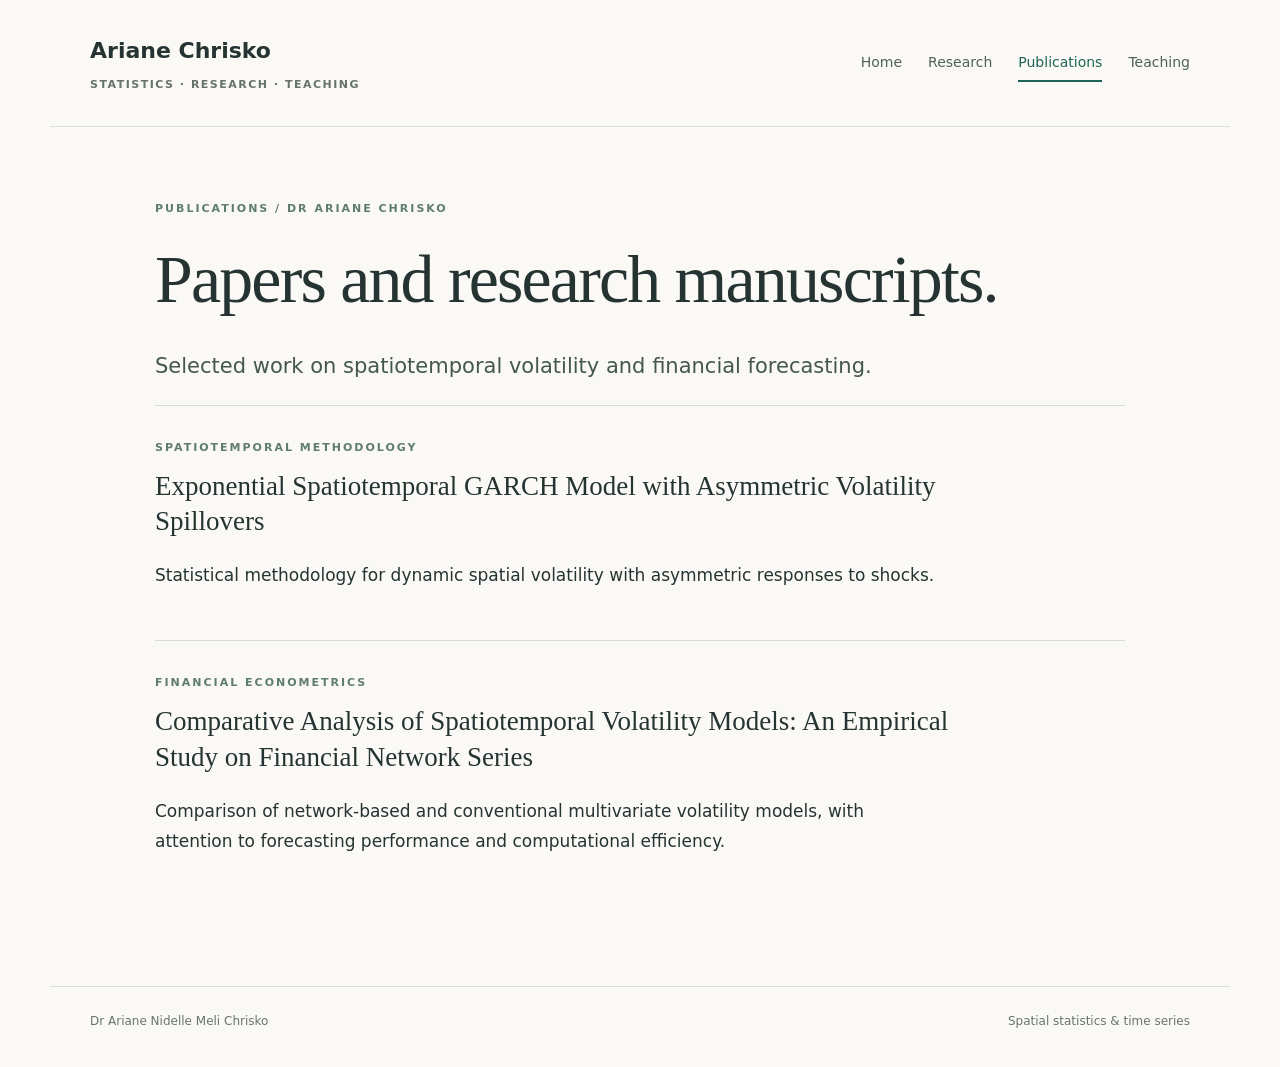
==== publications.html @ 05c62856 "Add files via upload my website" ====
<!doctype html>
<html lang="en"><head><meta charset="utf-8"><meta name="viewport" content="width=device-width,initial-scale=1"><title>Publications | Ariane Chrisko</title><meta name="description" content="Academic website of Dr Ariane Chrisko: spatial statistics, time series, volatility modelling and teaching."><link rel="stylesheet" href="style.css"></head>
<body><a class="skip" href="#main">Skip to content</a><header><a class="brand" href="index.html">Ariane Chrisko<span>Statistics · Research · Teaching</span></a><nav aria-label="Main navigation"><a href="index.html">Home</a><a href="research.html">Research</a><a href="publications.html" aria-current="page">Publications</a><a href="teaching.html">Teaching</a></nav></header><main id="main"><p class="eyebrow">Publications / Dr Ariane Chrisko</p><h1>Papers and research manuscripts.</h1><p class="lead">Selected work on spatiotemporal volatility and financial forecasting.</p><!-- Before publishing, add verified authors, year, publication status, journal details and DOI links below. --> <article class="paper"><p class="eyebrow">Spatiotemporal methodology</p><h2>Exponential Spatiotemporal GARCH Model with Asymmetric Volatility Spillovers</h2><p>Statistical methodology for dynamic spatial volatility with asymmetric responses to shocks.</p></article><article class="paper"><p class="eyebrow">Financial econometrics</p><h2>Comparative Analysis of Spatiotemporal Volatility Models: An Empirical Study on Financial Network Series</h2><p>Comparison of network-based and conventional multivariate volatility models, with attention to forecasting performance and computational efficiency.</p></article></main><footer><span>Dr Ariane Nidelle Meli Chrisko</span><span>Spatial statistics &amp; time series</span></footer></body></html>
---- style.css ----
*{box-sizing:border-box}html{scroll-behavior:smooth}body{margin:0;background:#faf9f6;color:#253432;font:17px/1.75 system-ui,-apple-system,BlinkMacSystemFont,"Segoe UI",sans-serif}a{color:#1f6556;text-underline-offset:5px}header{max-width:1180px;margin:auto;padding:32px 40px;display:flex;align-items:center;justify-content:space-between;gap:24px;border-bottom:1px solid #d9ded8}.brand{font-size:22px;font-weight:650;text-decoration:none;color:#253432}.brand span{display:block;font-size:11px;letter-spacing:1.5px;text-transform:uppercase;color:#66726b;margin-top:4px}nav{display:flex;gap:26px;flex-wrap:wrap}nav a{text-decoration:none;font-size:14px;color:#50615b;padding:6px 0}nav a[aria-current=page]{border-bottom:2px solid #1f6556;color:#1f6556}main{max-width:1050px;margin:auto;padding:72px 40px 80px}.eyebrow{text-transform:uppercase;letter-spacing:2px;font-size:11px;font-weight:650;color:#607c70;margin:0 0 24px}h1{font-family:Georgia,serif;font-size:clamp(38px,5.3vw,68px);font-weight:400;line-height:1.12;letter-spacing:-1.8px;max-width:880px;margin:0 0 32px}h2{font-family:Georgia,serif;font-size:27px;line-height:1.3;font-weight:400;margin-top:0}p{max-width:780px}.lead{font-size:21px;line-height:1.6;max-width:760px;color:#44574e}.button{display:inline-block;background:#245e4e;color:white;text-decoration:none;padding:12px 24px;font-size:14px;margin:20px 0 42px}.button span{margin-left:20px}.grid{display:grid;grid-template-columns:1fr 1fr;gap:44px;margin-bottom:50px}.grid article{padding:24px 0;border-top:1px solid #b3c6bc}section{border-top:1px solid #d5ddd7;margin-top:38px;padding-top:30px}.paper{padding:32px 0;border-top:1px solid #d5ddd7}.paper .eyebrow{margin-bottom:12px}.paper h2{max-width:800px}footer{max-width:1180px;margin:auto;padding:24px 40px 35px;border-top:1px solid #d9ded8;display:flex;justify-content:space-between;gap:20px;color:#68756f;font-size:12px}.skip{position:absolute;top:-100px;padding:10px;background:white}.skip:focus{top:0}:focus-visible{outline:3px solid #a66c23;outline-offset:5px}@media(max-width:700px){header{padding:24px;align-items:flex-start;flex-direction:column}nav{gap:22px}main{padding:48px 24px}.grid{grid-template-columns:1fr;gap:10px}footer{padding:24px;flex-direction:column;gap:6px}.lead{font-size:19px}h1{letter-spacing:-1px}}
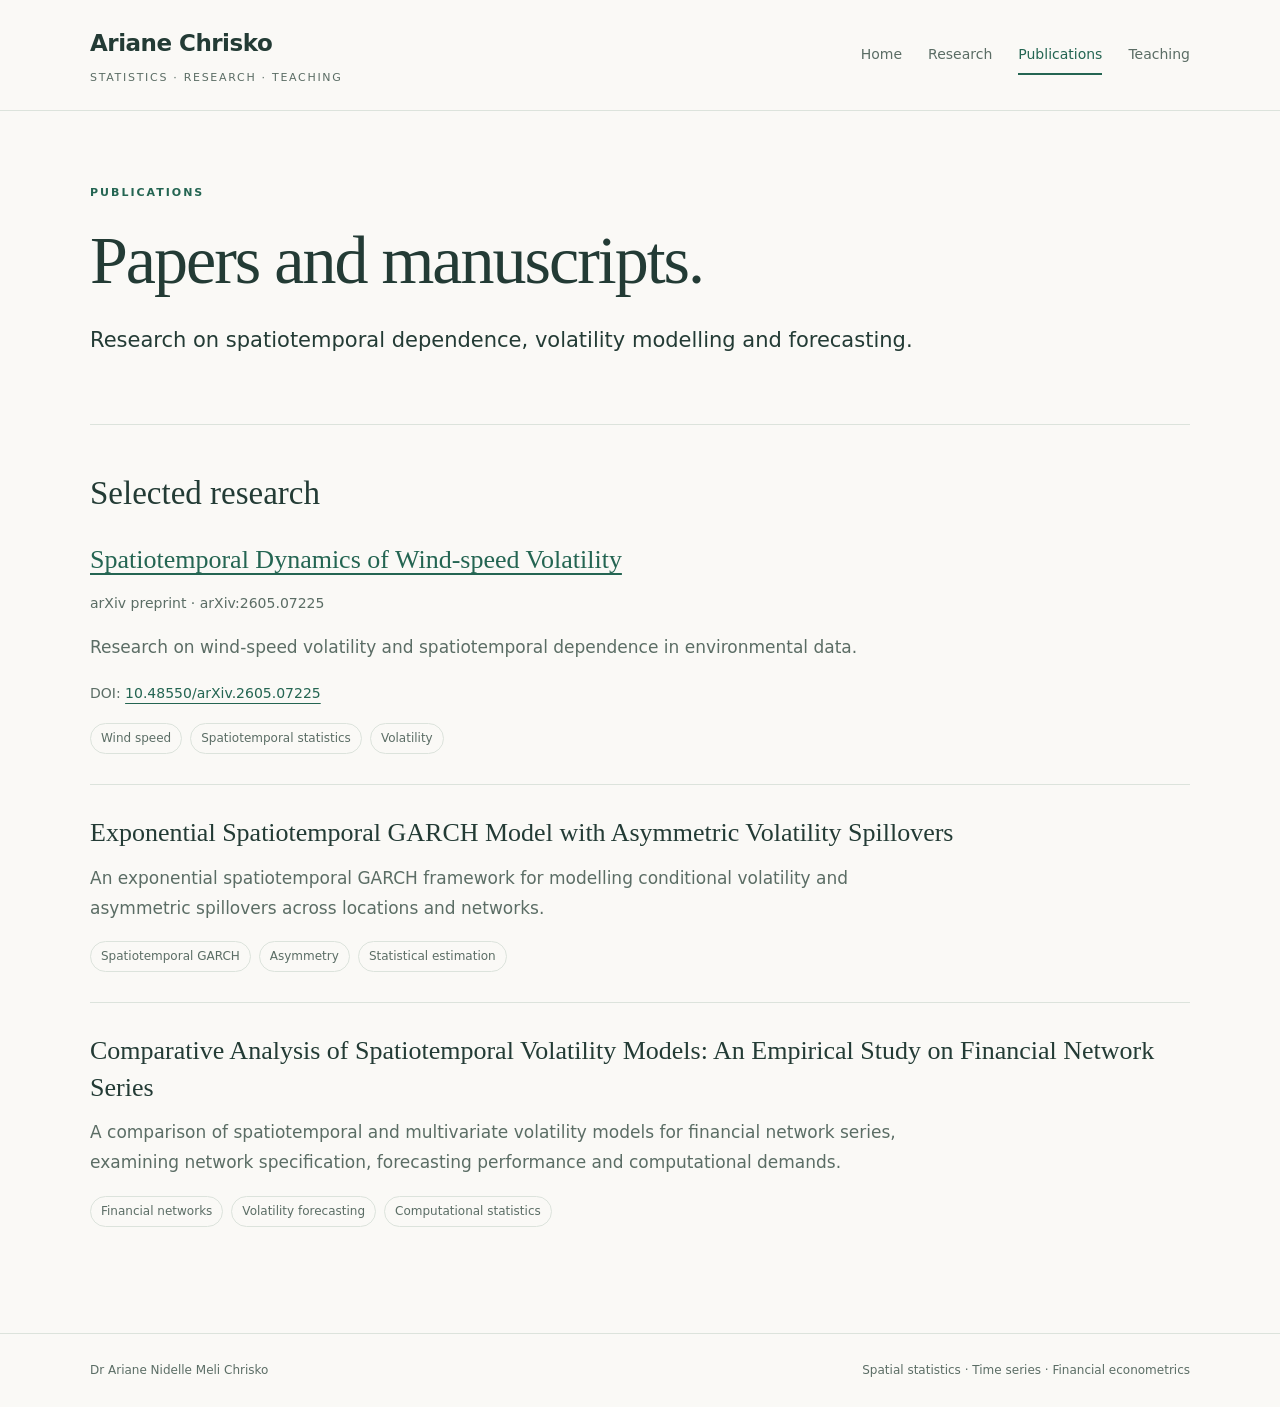
==== commit 2bcc3784: "Update" ====
--- a/publications.html
+++ b/publications.html
@@ -1,3 +1,143 @@
 <!doctype html>
-<html lang="en"><head><meta charset="utf-8"><meta name="viewport" content="width=device-width,initial-scale=1"><title>Publications | Ariane Chrisko</title><meta name="description" content="Academic website of Dr Ariane Chrisko: spatial statistics, time series, volatility modelling and teaching."><link rel="stylesheet" href="style.css"></head>
-<body><a class="skip" href="#main">Skip to content</a><header><a class="brand" href="index.html">Ariane Chrisko<span>Statistics · Research · Teaching</span></a><nav aria-label="Main navigation"><a href="index.html">Home</a><a href="research.html">Research</a><a href="publications.html" aria-current="page">Publications</a><a href="teaching.html">Teaching</a></nav></header><main id="main"><p class="eyebrow">Publications / Dr Ariane Chrisko</p><h1>Papers and research manuscripts.</h1><p class="lead">Selected work on spatiotemporal volatility and financial forecasting.</p><!-- Before publishing, add verified authors, year, publication status, journal details and DOI links below. --> <article class="paper"><p class="eyebrow">Spatiotemporal methodology</p><h2>Exponential Spatiotemporal GARCH Model with Asymmetric Volatility Spillovers</h2><p>Statistical methodology for dynamic spatial volatility with asymmetric responses to shocks.</p></article><article class="paper"><p class="eyebrow">Financial econometrics</p><h2>Comparative Analysis of Spatiotemporal Volatility Models: An Empirical Study on Financial Network Series</h2><p>Comparison of network-based and conventional multivariate volatility models, with attention to forecasting performance and computational efficiency.</p></article></main><footer><span>Dr Ariane Nidelle Meli Chrisko</span><span>Spatial statistics &amp; time series</span></footer></body></html>+<html lang="en">
+<head>
+  <meta charset="utf-8">
+  <meta name="viewport" content="width=device-width, initial-scale=1">
+
+  <title>Publications | Dr Ariane Chrisko</title>
+  <meta name="description"
+    content="Research papers and manuscripts by Ariane Chrisko on spatiotemporal volatility, financial forecasting and wind-speed dynamics.">
+  <meta name="theme-color" content="#246552">
+
+  <link rel="stylesheet" href="style.css">
+</head>
+
+<body>
+  <a class="skip-link" href="#main">Skip to content</a>
+
+  <header>
+    <div class="container header-content">
+      <a class="brand" href="index.html">
+        Ariane Chrisko
+        <span>Statistics · Research · Teaching</span>
+      </a>
+
+      <nav aria-label="Main navigation">
+        <a href="index.html">Home</a>
+        <a href="research.html">Research</a>
+        <a href="publications.html" aria-current="page">Publications</a>
+        <a href="teaching.html">Teaching</a>
+      </nav>
+    </div>
+  </header>
+
+  <main id="main" class="container">
+    <section class="page-intro" aria-labelledby="page-heading">
+      <p class="eyebrow">Publications</p>
+      <h1 id="page-heading">Papers and manuscripts.</h1>
+
+      <p class="lead">
+        Research on spatiotemporal dependence, volatility
+        modelling and forecasting.
+      </p>
+    </section>
+
+    <section class="section" aria-labelledby="papers-heading">
+      <h2 class="section-heading" id="papers-heading">
+        Selected research
+      </h2>
+
+      <!-- Add confirmed author lists and journal details
+           to each entry when available. -->
+
+      <ul class="publication-list">
+        <li class="publication" id="wind-speed">
+          <article>
+            <h3>
+              <a href="https://doi.org/10.48550/arXiv.2605.07225">
+                Spatiotemporal Dynamics of Wind-speed Volatility
+              </a>
+            </h3>
+
+            <p class="metadata">
+              arXiv preprint · arXiv:2605.07225
+            </p>
+
+            <p>
+              Research on wind-speed volatility and
+              spatiotemporal dependence in environmental data.
+            </p>
+
+            <p class="metadata">
+              DOI:
+              <a href="https://doi.org/10.48550/arXiv.2605.07225">
+                10.48550/arXiv.2605.07225
+              </a>
+            </p>
+
+            <div class="tags" aria-label="Paper topics">
+              <span class="tag">Wind speed</span>
+              <span class="tag">Spatiotemporal statistics</span>
+              <span class="tag">Volatility</span>
+            </div>
+          </article>
+        </li>
+
+        <li class="publication" id="asymmetric-spillovers">
+          <article>
+            <h3>
+              Exponential Spatiotemporal GARCH Model with
+              Asymmetric Volatility Spillovers
+            </h3>
+
+            <p>
+              An exponential spatiotemporal GARCH framework
+              for modelling conditional volatility and
+              asymmetric spillovers across locations and networks.
+            </p>
+
+            <div class="tags" aria-label="Paper topics">
+              <span class="tag">Spatiotemporal GARCH</span>
+              <span class="tag">Asymmetry</span>
+              <span class="tag">Statistical estimation</span>
+            </div>
+
+            <!-- Add the confirmed DOI or manuscript link here. -->
+          </article>
+        </li>
+
+        <li class="publication" id="financial-comparison">
+          <article>
+            <h3>
+              Comparative Analysis of Spatiotemporal Volatility Models:
+              An Empirical Study on Financial Network Series
+            </h3>
+
+            <p>
+              A comparison of spatiotemporal and multivariate
+              volatility models for financial network series,
+              examining network specification, forecasting
+              performance and computational demands.
+            </p>
+
+            <div class="tags" aria-label="Paper topics">
+              <span class="tag">Financial networks</span>
+              <span class="tag">Volatility forecasting</span>
+              <span class="tag">Computational statistics</span>
+            </div>
+
+            <!-- Add the confirmed DOI or manuscript link here. -->
+          </article>
+        </li>
+      </ul>
+    </section>
+  </main>
+
+  <footer>
+    <div class="container footer-content">
+      <span>Dr Ariane Nidelle Meli Chrisko</span>
+      <span>Spatial statistics · Time series · Financial econometrics</span>
+    </div>
+  </footer>
+</body>
+</html>
--- a/style.css
+++ b/style.css
@@ -1 +1,502 @@
-*{box-sizing:border-box}html{scroll-behavior:smooth}body{margin:0;background:#faf9f6;color:#253432;font:17px/1.75 system-ui,-apple-system,BlinkMacSystemFont,"Segoe UI",sans-serif}a{color:#1f6556;text-underline-offset:5px}header{max-width:1180px;margin:auto;padding:32px 40px;display:flex;align-items:center;justify-content:space-between;gap:24px;border-bottom:1px solid #d9ded8}.brand{font-size:22px;font-weight:650;text-decoration:none;color:#253432}.brand span{display:block;font-size:11px;letter-spacing:1.5px;text-transform:uppercase;color:#66726b;margin-top:4px}nav{display:flex;gap:26px;flex-wrap:wrap}nav a{text-decoration:none;font-size:14px;color:#50615b;padding:6px 0}nav a[aria-current=page]{border-bottom:2px solid #1f6556;color:#1f6556}main{max-width:1050px;margin:auto;padding:72px 40px 80px}.eyebrow{text-transform:uppercase;letter-spacing:2px;font-size:11px;font-weight:650;color:#607c70;margin:0 0 24px}h1{font-family:Georgia,serif;font-size:clamp(38px,5.3vw,68px);font-weight:400;line-height:1.12;letter-spacing:-1.8px;max-width:880px;margin:0 0 32px}h2{font-family:Georgia,serif;font-size:27px;line-height:1.3;font-weight:400;margin-top:0}p{max-width:780px}.lead{font-size:21px;line-height:1.6;max-width:760px;color:#44574e}.button{display:inline-block;background:#245e4e;color:white;text-decoration:none;padding:12px 24px;font-size:14px;margin:20px 0 42px}.button span{margin-left:20px}.grid{display:grid;grid-template-columns:1fr 1fr;gap:44px;margin-bottom:50px}.grid article{padding:24px 0;border-top:1px solid #b3c6bc}section{border-top:1px solid #d5ddd7;margin-top:38px;padding-top:30px}.paper{padding:32px 0;border-top:1px solid #d5ddd7}.paper .eyebrow{margin-bottom:12px}.paper h2{max-width:800px}footer{max-width:1180px;margin:auto;padding:24px 40px 35px;border-top:1px solid #d9ded8;display:flex;justify-content:space-between;gap:20px;color:#68756f;font-size:12px}.skip{position:absolute;top:-100px;padding:10px;background:white}.skip:focus{top:0}:focus-visible{outline:3px solid #a66c23;outline-offset:5px}@media(max-width:700px){header{padding:24px;align-items:flex-start;flex-direction:column}nav{gap:22px}main{padding:48px 24px}.grid{grid-template-columns:1fr;gap:10px}footer{padding:24px;flex-direction:column;gap:6px}.lead{font-size:19px}h1{letter-spacing:-1px}}+:root {
+  --background: #faf9f6;
+  --surface: #ffffff;
+  --text: #233b35;
+  --muted: #5b6d65;
+  --accent: #246552;
+  --border: #dce3dc;
+  --soft: #eef2ec;
+}
+
+* {
+  box-sizing: border-box;
+}
+
+body {
+  margin: 0;
+  background: var(--background);
+  color: var(--text);
+  font-family: system-ui, -apple-system, BlinkMacSystemFont,
+    "Segoe UI", sans-serif;
+  font-size: 17px;
+  line-height: 1.75;
+}
+
+a {
+  color: var(--accent);
+  text-underline-offset: 5px;
+}
+
+a:hover {
+  text-decoration-thickness: 2px;
+}
+
+a:focus-visible {
+  outline: 3px solid #ad792f;
+  outline-offset: 5px;
+}
+
+.container {
+  width: min(1100px, calc(100% - 48px));
+  margin-inline: auto;
+}
+
+.skip-link {
+  position: absolute;
+  left: 16px;
+  top: -100px;
+  padding: 10px 16px;
+  background: white;
+  z-index: 10;
+}
+
+.skip-link:focus {
+  top: 12px;
+}
+
+header {
+  border-bottom: 1px solid var(--border);
+}
+
+.header-content {
+  min-height: 110px;
+  display: flex;
+  align-items: center;
+  justify-content: space-between;
+  gap: 28px;
+}
+
+.brand {
+  color: var(--text);
+  text-decoration: none;
+  font-size: 23px;
+  font-weight: 650;
+  letter-spacing: -0.5px;
+}
+
+.brand span {
+  display: block;
+  margin-top: 4px;
+  color: var(--muted);
+  font-size: 11px;
+  font-weight: 500;
+  letter-spacing: 1.7px;
+  text-transform: uppercase;
+}
+
+nav {
+  display: flex;
+  flex-wrap: wrap;
+  gap: 26px;
+}
+
+nav a {
+  padding: 7px 0;
+  color: var(--muted);
+  text-decoration: none;
+  font-size: 14px;
+}
+
+nav a:hover,
+nav a[aria-current="page"] {
+  color: var(--accent);
+}
+
+nav a[aria-current="page"] {
+  border-bottom: 2px solid var(--accent);
+}
+
+h1,
+h2,
+h3 {
+  font-family: Georgia, "Times New Roman", serif;
+  font-weight: 400;
+}
+
+h1 {
+  margin: 0 0 26px;
+  font-size: clamp(42px, 5.5vw, 68px);
+  line-height: 1.12;
+  letter-spacing: -2px;
+}
+
+h2 {
+  line-height: 1.3;
+}
+
+h3 {
+  line-height: 1.4;
+}
+
+p {
+  margin: 0 0 18px;
+}
+
+.eyebrow {
+  margin: 0 0 20px;
+  color: var(--accent);
+  font-size: 11px;
+  font-weight: 650;
+  letter-spacing: 2px;
+  text-transform: uppercase;
+}
+
+.lead {
+  font-size: 21px;
+  line-height: 1.6;
+}
+
+.muted,
+.intro {
+  color: var(--muted);
+}
+
+.hero {
+  display: grid;
+  grid-template-columns: 1.6fr 1fr;
+  align-items: center;
+  gap: 64px;
+  padding-block: 86px 72px;
+}
+
+.page-intro {
+  max-width: 850px;
+  padding-block: 72px 48px;
+}
+
+.button {
+  display: inline-flex;
+  align-items: center;
+  gap: 24px;
+  margin-top: 12px;
+  padding: 12px 22px;
+  background: var(--accent);
+  color: white;
+  text-decoration: none;
+  font-size: 14px;
+  border: 1px solid var(--accent);
+  border-radius: 3px;
+  transition: background 150ms ease;
+}
+
+.button:hover {
+  background: #194b3c;
+}
+
+.research-panel {
+  padding: 32px;
+  background: var(--soft);
+  border: 1px solid var(--border);
+  border-radius: 4px;
+}
+
+.research-panel h2 {
+  margin: 0 0 24px;
+  font-size: 26px;
+}
+
+.research-panel ul {
+  list-style: none;
+  padding: 0;
+  margin: 0;
+}
+
+.research-panel li {
+  padding: 15px 0;
+  border-top: 1px solid #d3ddd3;
+}
+
+.research-panel li strong {
+  display: block;
+  font-size: 15px;
+  font-weight: 600;
+}
+
+.research-panel li span {
+  display: block;
+  color: var(--muted);
+  font-size: 13px;
+  margin-top: 3px;
+}
+
+.section {
+  padding-block: 48px;
+  border-top: 1px solid var(--border);
+}
+
+.section-heading {
+  margin: 0 0 28px;
+  font-size: 33px;
+  line-height: 1.25;
+}
+
+.cards {
+  display: grid;
+  grid-template-columns: repeat(3, 1fr);
+  gap: 24px;
+}
+
+.cards.two {
+  grid-template-columns: repeat(2, 1fr);
+}
+
+.card {
+  display: flex;
+  flex-direction: column;
+  padding: 28px;
+  background: var(--surface);
+  border: 1px solid var(--border);
+  border-radius: 4px;
+}
+
+.card h3 {
+  margin: 0 0 12px;
+  font-size: 25px;
+}
+
+.card p {
+  color: var(--muted);
+  font-size: 15px;
+}
+
+.card a {
+  align-self: flex-start;
+  margin-top: auto;
+  font-size: 14px;
+  font-weight: 600;
+}
+
+.background-grid {
+  display: grid;
+  grid-template-columns: 1fr 1fr;
+  gap: 64px;
+}
+
+.background-grid h3 {
+  margin: 0 0 20px;
+  font-size: 25px;
+}
+
+.timeline {
+  list-style: none;
+  padding: 0;
+  margin: 0;
+}
+
+.timeline li {
+  padding: 0 0 24px 20px;
+  border-left: 1px solid var(--border);
+  position: relative;
+}
+
+.timeline li::before {
+  content: "";
+  position: absolute;
+  top: 9px;
+  left: -4px;
+  width: 7px;
+  height: 7px;
+  border-radius: 50%;
+  background: var(--accent);
+}
+
+.timeline strong {
+  display: block;
+  font-size: 15px;
+  font-weight: 600;
+}
+
+.timeline span {
+  display: block;
+  color: var(--muted);
+  font-size: 14px;
+}
+
+.feature {
+  padding: 32px;
+  background: var(--soft);
+  border: 1px solid var(--border);
+  border-radius: 4px;
+}
+
+.feature h3 {
+  margin: 0 0 16px;
+  font-size: 28px;
+}
+
+.feature p:last-child {
+  margin-bottom: 0;
+}
+
+.publication-list {
+  list-style: none;
+  margin: 0;
+  padding: 0;
+}
+
+.publication {
+  padding: 30px 0;
+  border-bottom: 1px solid var(--border);
+}
+
+.publication:first-child {
+  padding-top: 0;
+}
+
+.publication:last-child {
+  border-bottom: 0;
+}
+
+.publication h3 {
+  margin: 0 0 12px;
+  font-size: 26px;
+}
+
+.publication p {
+  max-width: 850px;
+  color: var(--muted);
+}
+
+.publication .metadata {
+  font-size: 14px;
+}
+
+.publication a {
+  overflow-wrap: anywhere;
+}
+
+.tags {
+  display: flex;
+  flex-wrap: wrap;
+  gap: 8px;
+  margin-top: 18px;
+}
+
+.tag {
+  padding: 4px 10px;
+  border: 1px solid var(--border);
+  border-radius: 30px;
+  color: var(--muted);
+  font-size: 12px;
+}
+
+.table-wrapper {
+  overflow-x: auto;
+}
+
+table {
+  width: 100%;
+  border-collapse: collapse;
+  text-align: left;
+}
+
+caption {
+  text-align: left;
+  color: var(--muted);
+  margin-bottom: 18px;
+  font-size: 15px;
+}
+
+th,
+td {
+  padding: 16px;
+  border-bottom: 1px solid var(--border);
+  vertical-align: top;
+  font-size: 15px;
+}
+
+th {
+  background: var(--soft);
+  font-weight: 600;
+}
+
+footer {
+  margin-top: 28px;
+  border-top: 1px solid var(--border);
+}
+
+.footer-content {
+  display: flex;
+  justify-content: space-between;
+  flex-wrap: wrap;
+  gap: 12px;
+  padding-block: 26px;
+  color: var(--muted);
+  font-size: 12px;
+}
+
+@media (max-width: 850px) {
+  .hero {
+    grid-template-columns: 1fr;
+    gap: 36px;
+    padding-block: 56px;
+  }
+
+  .research-panel {
+    max-width: 600px;
+  }
+
+  .cards,
+  .cards.two {
+    grid-template-columns: 1fr;
+  }
+
+  .background-grid {
+    gap: 32px;
+  }
+}
+
+@media (max-width: 600px) {
+  .container {
+    width: calc(100% - 36px);
+  }
+
+  .header-content {
+    align-items: flex-start;
+    flex-direction: column;
+    gap: 18px;
+    padding-block: 22px;
+  }
+
+  nav {
+    gap: 20px;
+  }
+
+  h1 {
+    letter-spacing: -1px;
+  }
+
+  .lead {
+    font-size: 19px;
+  }
+
+  .background-grid {
+    grid-template-columns: 1fr;
+  }
+
+  .page-intro {
+    padding-block: 48px 32px;
+  }
+
+  .section {
+    padding-block: 36px;
+  }
+
+  .research-panel,
+  .card,
+  .feature {
+    padding: 24px;
+  }
+
+  th,
+  td {
+    padding: 12px;
+    font-size: 14px;
+  }
+}
+
+@media (prefers-reduced-motion: reduce) {
+  * {
+    transition: none !important;
+  }
+}
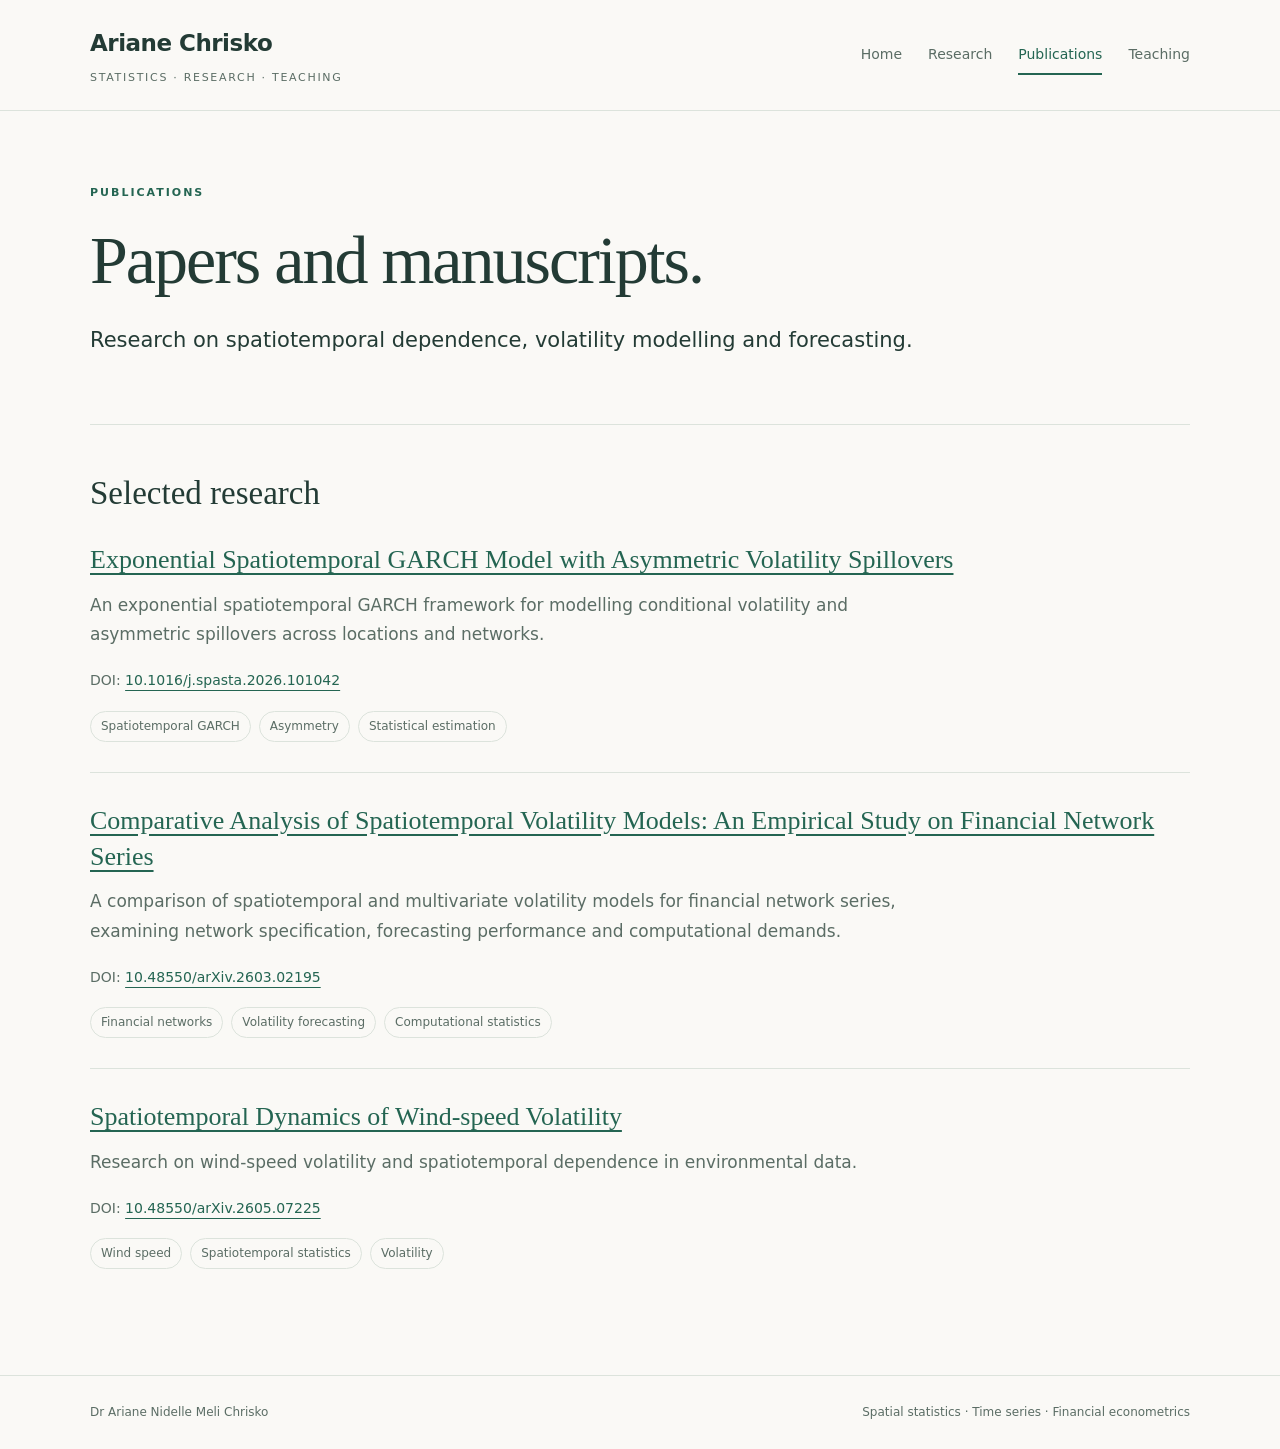
==== commit cba10474: "Update" ====
--- a/publications.html
+++ b/publications.html
@@ -6,7 +6,7 @@
 
   <title>Publications | Dr Ariane Chrisko</title>
   <meta name="description"
-    content="Research papers and manuscripts by Ariane Chrisko on spatiotemporal volatility, financial forecasting and wind-speed dynamics.">
+    content="Research papers by Ariane Chrisko on spatiotemporal volatility, asymmetric spillovers, financial forecasting and wind-speed dynamics.">
   <meta name="theme-color" content="#246552">
 
   <link rel="stylesheet" href="style.css">
@@ -47,10 +47,68 @@
         Selected research
       </h2>
 
-      <!-- Add confirmed author lists and journal details
-           to each entry when available. -->
+      <ul class="publication-list">
+        <li class="publication" id="asymmetric-spillovers">
+          <article>
+            <h3>
+              <a href="https://doi.org/10.1016/j.spasta.2026.101042">
+                Exponential Spatiotemporal GARCH Model with
+                Asymmetric Volatility Spillovers
+              </a>
+            </h3>
 
-      <ul class="publication-list">
+            <p>
+              An exponential spatiotemporal GARCH framework
+              for modelling conditional volatility and
+              asymmetric spillovers across locations and networks.
+            </p>
+
+            <p class="metadata">
+              DOI:
+              <a href="https://doi.org/10.1016/j.spasta.2026.101042">
+                10.1016/j.spasta.2026.101042
+              </a>
+            </p>
+
+            <div class="tags" aria-label="Paper topics">
+              <span class="tag">Spatiotemporal GARCH</span>
+              <span class="tag">Asymmetry</span>
+              <span class="tag">Statistical estimation</span>
+            </div>
+          </article>
+        </li>
+
+        <li class="publication" id="financial-comparison">
+          <article>
+            <h3>
+              <a href="https://doi.org/10.48550/arXiv.2603.02195">
+                Comparative Analysis of Spatiotemporal Volatility Models:
+                An Empirical Study on Financial Network Series
+              </a>
+            </h3>
+
+            <p>
+              A comparison of spatiotemporal and multivariate
+              volatility models for financial network series,
+              examining network specification, forecasting
+              performance and computational demands.
+            </p>
+
+            <p class="metadata">
+              DOI:
+              <a href="https://doi.org/10.48550/arXiv.2603.02195">
+                10.48550/arXiv.2603.02195
+              </a>
+            </p>
+
+            <div class="tags" aria-label="Paper topics">
+              <span class="tag">Financial networks</span>
+              <span class="tag">Volatility forecasting</span>
+              <span class="tag">Computational statistics</span>
+            </div>
+          </article>
+        </li>
+
         <li class="publication" id="wind-speed">
           <article>
             <h3>
@@ -58,10 +116,6 @@
                 Spatiotemporal Dynamics of Wind-speed Volatility
               </a>
             </h3>
-
-            <p class="metadata">
-              arXiv preprint · arXiv:2605.07225
-            </p>
 
             <p>
               Research on wind-speed volatility and
@@ -82,53 +136,6 @@
             </div>
           </article>
         </li>
-
-        <li class="publication" id="asymmetric-spillovers">
-          <article>
-            <h3>
-              Exponential Spatiotemporal GARCH Model with
-              Asymmetric Volatility Spillovers
-            </h3>
-
-            <p>
-              An exponential spatiotemporal GARCH framework
-              for modelling conditional volatility and
-              asymmetric spillovers across locations and networks.
-            </p>
-
-            <div class="tags" aria-label="Paper topics">
-              <span class="tag">Spatiotemporal GARCH</span>
-              <span class="tag">Asymmetry</span>
-              <span class="tag">Statistical estimation</span>
-            </div>
-
-            <!-- Add the confirmed DOI or manuscript link here. -->
-          </article>
-        </li>
-
-        <li class="publication" id="financial-comparison">
-          <article>
-            <h3>
-              Comparative Analysis of Spatiotemporal Volatility Models:
-              An Empirical Study on Financial Network Series
-            </h3>
-
-            <p>
-              A comparison of spatiotemporal and multivariate
-              volatility models for financial network series,
-              examining network specification, forecasting
-              performance and computational demands.
-            </p>
-
-            <div class="tags" aria-label="Paper topics">
-              <span class="tag">Financial networks</span>
-              <span class="tag">Volatility forecasting</span>
-              <span class="tag">Computational statistics</span>
-            </div>
-
-            <!-- Add the confirmed DOI or manuscript link here. -->
-          </article>
-        </li>
       </ul>
     </section>
   </main>
